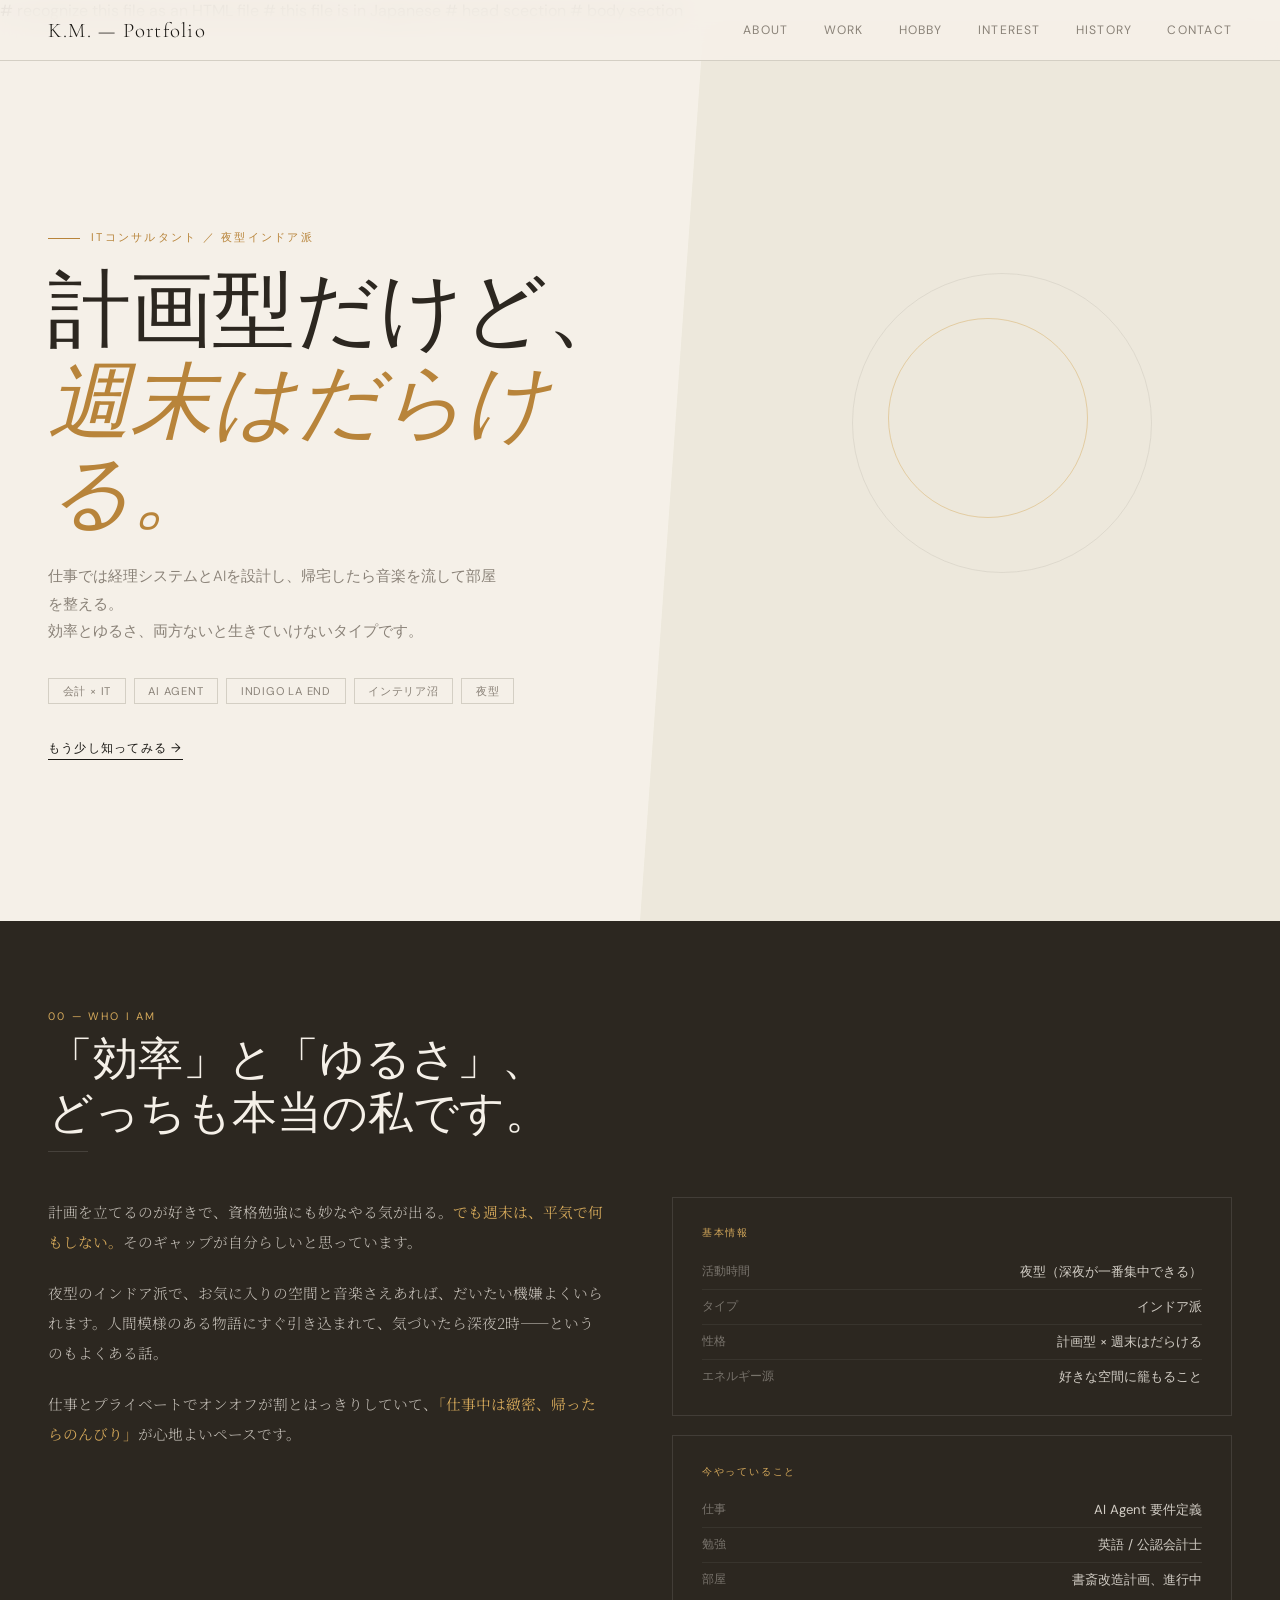
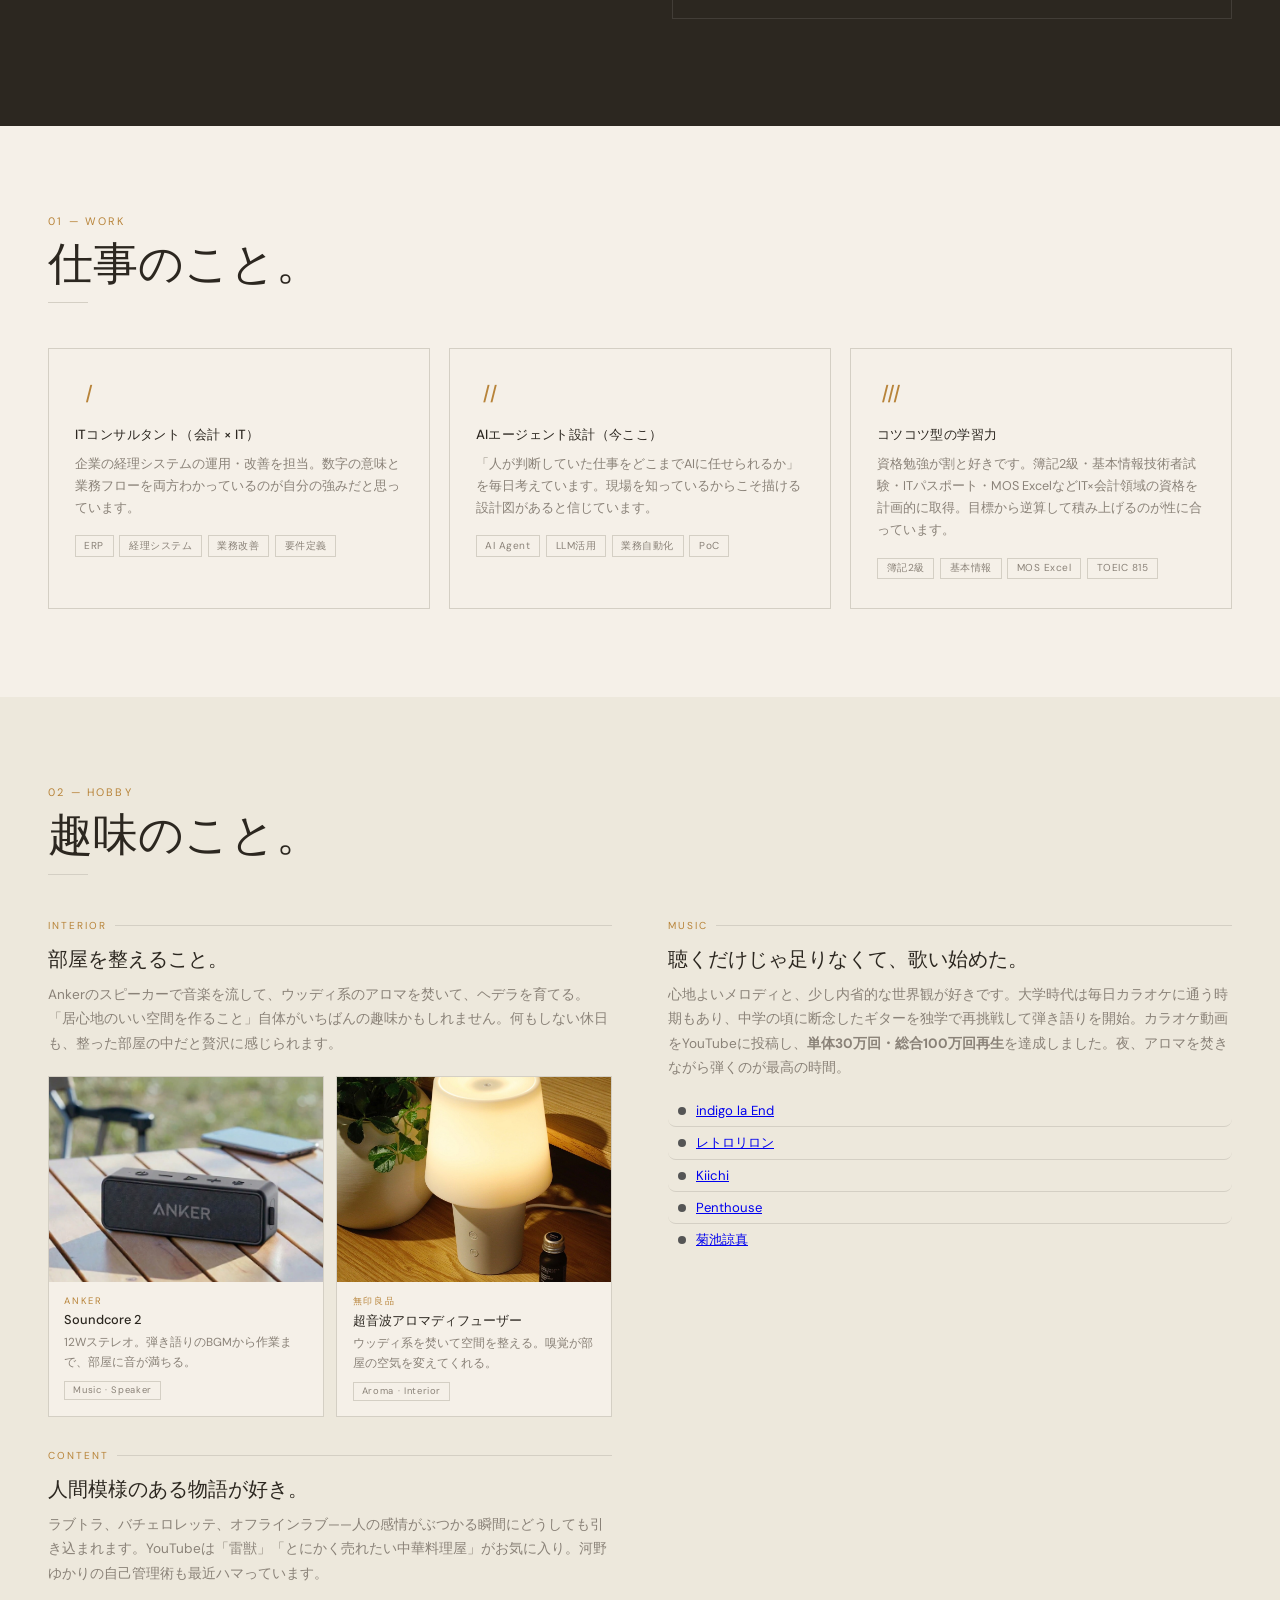
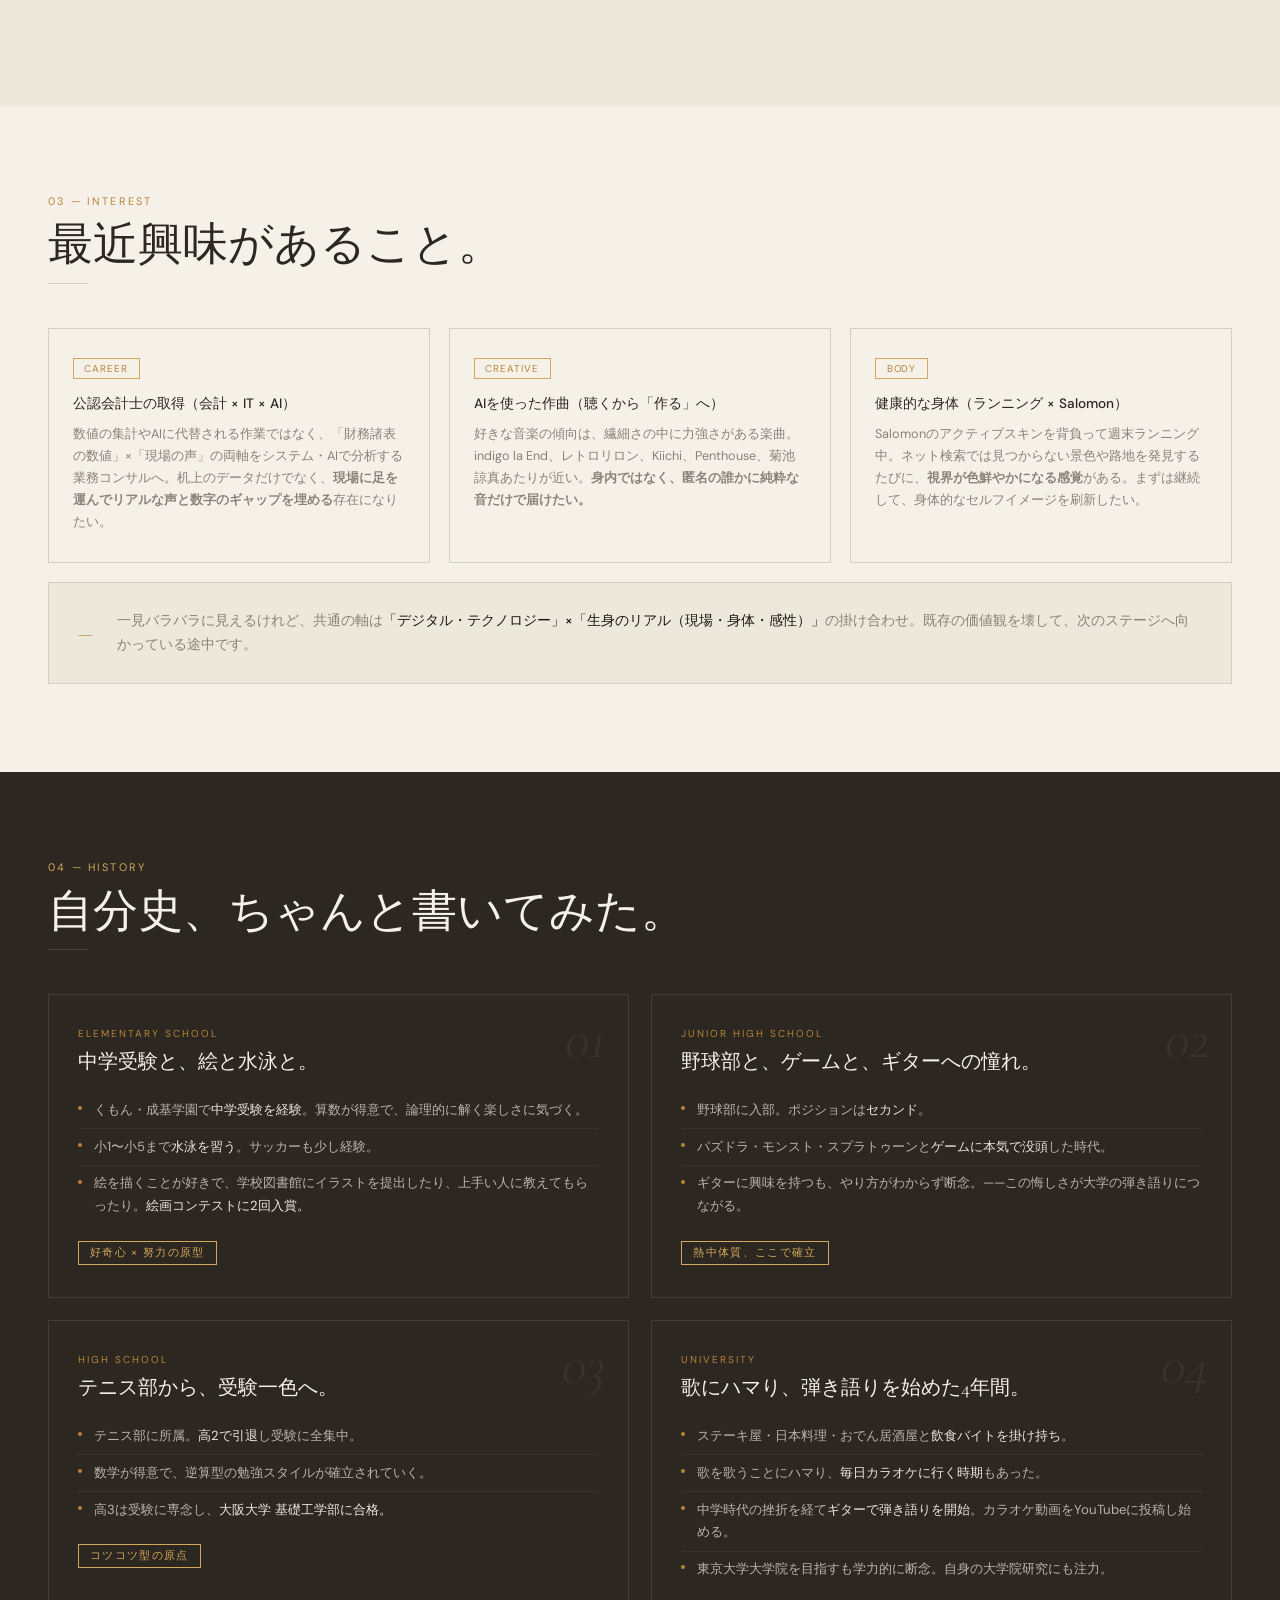
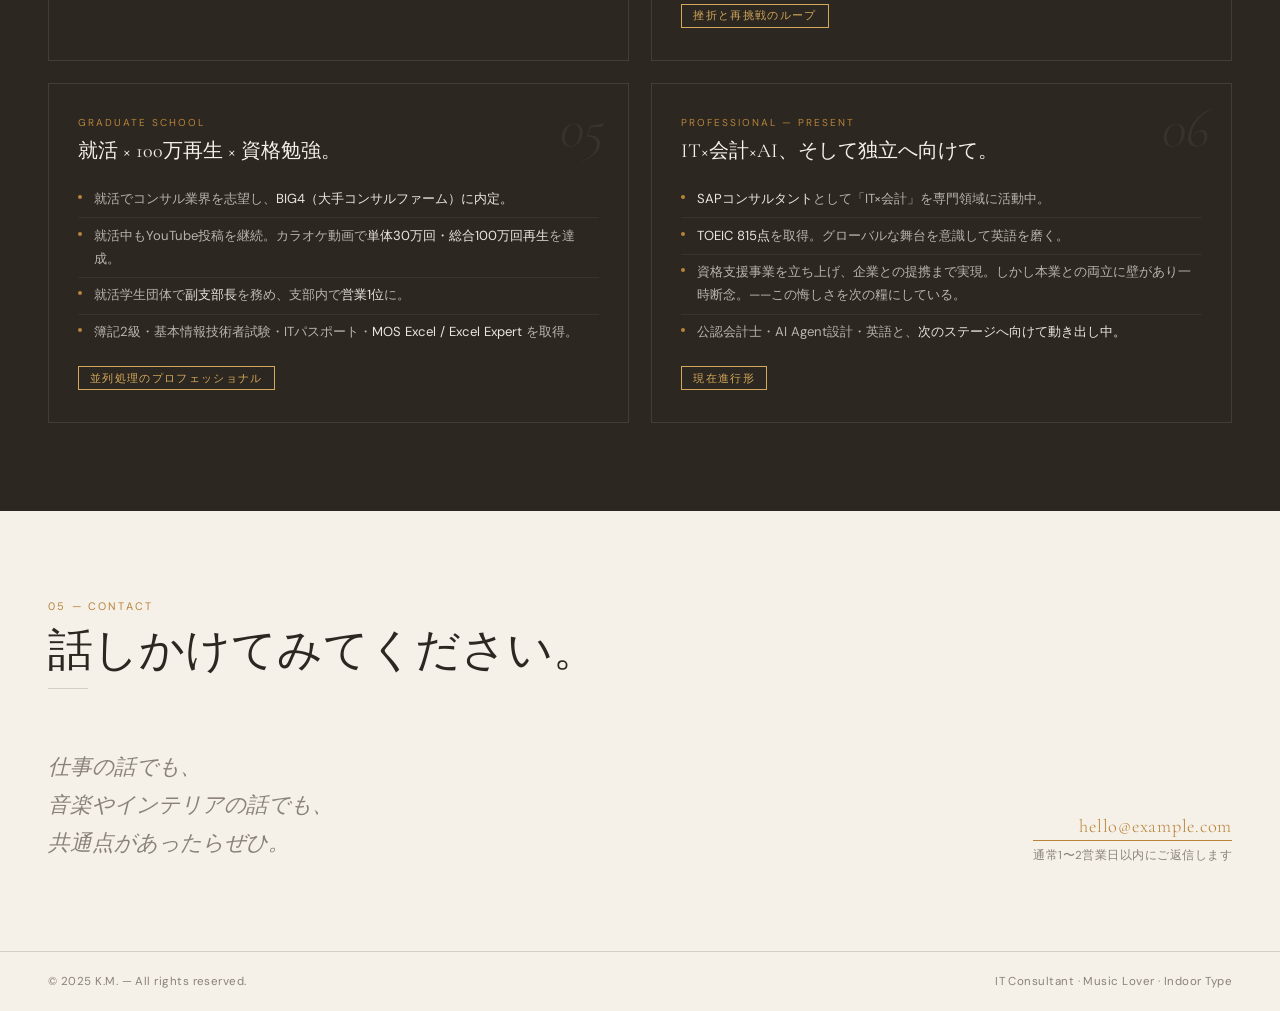
==== portfolio_v1.04.html @ a10f2b76 "v1.03" ====
# recognize this file as an HTML file
<!DOCTYPE html>
# this file is in Japanese
<html lang="ja">

# head scection
<head>
  <link rel="stylesheet" href="style.css">
</head>

# body section
<body>
<meta charset="UTF-8">
<meta name="viewport" content="width=device-width, initial-scale=1.0">
<title>K.M. — Portfolio</title>
<link rel="preconnect" href="https://fonts.googleapis.com">
<link rel="preconnect" href="https://fonts.gstatic.com" crossorigin>
<link href="https://fonts.googleapis.com/css2?family=Cormorant+Garamond:ital,wght@0,300;0,400;1,300;1,400&family=DM+Sans:wght@300;400;500&family=Noto+Serif+JP:wght@300;400&display=swap" rel="stylesheet">

<!-- オーバーレイ -->
<div class="yt-overlay" id="yt-overlay" onclick="ytClose()"></div>

<!-- パネル -->
<div class="yt-panel" id="yt-panel">
  <div class="yt-handle"></div>
  <div class="yt-header">
    <div class="yt-title">
      <svg width="22" height="16" viewBox="0 0 22 16" fill="none">
        <path d="M21.5 2.5a2.7 2.7 0 0 0-1.9-1.9C17.9.1 11 .1 11 .1S4.1.1 2.4.6A2.7 2.7 0 0 0 .5 2.5 29 29 0 0 0 0 8a29 29 0 0 0 .5 5.5 2.7 2.7 0 0 0 1.9 1.9c1.7.5 8.6.5 8.6.5s6.9 0 8.6-.5a2.7 2.7 0 0 0 1.9-1.9A29 29 0 0 0 22 8a29 29 0 0 0-.5-5.5ZM8.8 11V5l5.7 3-5.7 3Z" fill="#ff0000"/>
      </svg>
      <span id="yt-name"></span>
    </div>
    <button class="yt-close" onclick="ytClose()">✕</button>
  </div>
  <div class="yt-embed">
    <iframe id="yt-iframe" src=""
      allow="accelerometer; autoplay; clipboard-write; encrypted-media; gyroscope; picture-in-picture"
      allowfullscreen></iframe>
  </div>
  <a class="yt-chbtn" id="yt-chbtn" href="#" target="_blank" rel="noopener noreferrer">
    チャンネルを開く →
  </a>
</div>

<nav>
  <div class="nav-logo">K.M. — Portfolio</div>
  <div class="nav-links">
    <a href="#about">About</a>
    <a href="#work">Work</a>
    <a href="#hobby">Hobby</a>
    <a href="#interest">Interest</a>
    <a href="#history">History</a>
    <a href="#contact">Contact</a>
  </div>
</nav>

<!-- HERO -->
<section class="hero" id="home">
  <div class="hero-bg"></div>
  <div class="hero-ring"></div>
  <div class="hero-ring2"></div>
  <div class="hero-content">
    <div class="hero-eyebrow">ITコンサルタント ／ 夜型インドア派</div>
    <h1 class="display">計画型だけど、<br><em>週末はだらける。</em></h1>
    <p class="hero-desc">
      仕事では経理システムとAIを設計し、帰宅したら音楽を流して部屋を整える。<br>
      効率とゆるさ、両方ないと生きていけないタイプです。
    </p>
    <div class="hero-chips">
      <span class="chip">会計 × IT</span>
      <span class="chip">AI Agent</span>
      <span class="chip">indigo la End</span>
      <span class="chip">インテリア沼</span>
      <span class="chip">夜型</span>
    </div>
    <a href="#about" class="hero-cta">もう少し知ってみる →</a>
  </div>
</section>

<!-- ABOUT -->
<section class="about" id="about">
  <div class="s-label">00 — Who I am</div>
  <h2 class="s-title">「効率」と「ゆるさ」、<br>どっちも本当の私です。</h2>
  <div class="s-rule"></div>
  <div class="about-grid">
    <div class="about-prose">
      <p>計画を立てるのが好きで、資格勉強にも妙なやる気が出る。<b>でも週末は、平気で何もしない。</b>そのギャップが自分らしいと思っています。</p>
      <p>夜型のインドア派で、お気に入りの空間と音楽さえあれば、だいたい機嫌よくいられます。人間模様のある物語にすぐ引き込まれて、気づいたら深夜2時——というのもよくある話。</p>
      <p>仕事とプライベートでオンオフが割とはっきりしていて、<b>「仕事中は緻密、帰ったらのんびり」</b>が心地よいペースです。</p>
    </div>
    <div>
      <div class="kv-block">
        <div class="kv-head">基本情報</div>
        <div class="kv"><span class="k">活動時間</span><span class="v">夜型（深夜が一番集中できる）</span></div>
        <div class="kv"><span class="k">タイプ</span><span class="v">インドア派</span></div>
        <div class="kv"><span class="k">性格</span><span class="v">計画型 × 週末はだらける</span></div>
        <div class="kv"><span class="k">エネルギー源</span><span class="v">好きな空間に籠もること</span></div>
      </div>
      <div class="kv-block">
        <div class="kv-head">今やっていること</div>
        <div class="kv"><span class="k">仕事</span><span class="v">AI Agent 要件定義</span></div>
        <div class="kv"><span class="k">勉強</span><span class="v">英語 / 公認会計士</span></div>
        <div class="kv"><span class="k">部屋</span><span class="v">書斎改造計画、進行中</span></div>
      </div>
    </div>
  </div>
</section>

<!-- WORK -->
<section class="work" id="work">
  <div class="s-label">01 — Work</div>
  <h2 class="s-title">仕事のこと。</h2>
  <div class="s-rule"></div>
  <div class="work-cards">
    <div class="wcard">
      <div class="wcard-num">Ⅰ</div>
      <h3>ITコンサルタント（会計 × IT）</h3>
      <p>企業の経理システムの運用・改善を担当。数字の意味と業務フローを両方わかっているのが自分の強みだと思っています。</p>
      <div class="wcard-tags">
        <span class="wtag">ERP</span>
        <span class="wtag">経理システム</span>
        <span class="wtag">業務改善</span>
        <span class="wtag">要件定義</span>
      </div>
    </div>
    <div class="wcard">
      <div class="wcard-num">Ⅱ</div>
      <h3>AIエージェント設計（今ここ）</h3>
      <p>「人が判断していた仕事をどこまでAIに任せられるか」を毎日考えています。現場を知っているからこそ描ける設計図があると信じています。</p>
      <div class="wcard-tags">
        <span class="wtag">AI Agent</span>
        <span class="wtag">LLM活用</span>
        <span class="wtag">業務自動化</span>
        <span class="wtag">PoC</span>
      </div>
    </div>
    <div class="wcard">
      <div class="wcard-num">Ⅲ</div>
      <h3>コツコツ型の学習力</h3>
      <p>資格勉強が割と好きです。簿記2級・基本情報技術者試験・ITパスポート・MOS ExcelなどIT×会計領域の資格を計画的に取得。目標から逆算して積み上げるのが性に合っています。</p>
      <div class="wcard-tags">
        <span class="wtag">簿記2級</span>
        <span class="wtag">基本情報</span>
        <span class="wtag">MOS Excel</span>
        <span class="wtag">TOEIC 815</span>
      </div>
    </div>
  </div>
</section>

<!-- HOBBY -->
<section class="hobby" id="hobby">
  <div class="s-label">02 — Hobby</div>
  <h2 class="s-title">趣味のこと。</h2>
  <div class="s-rule"></div>
  <div class="hobby-grid">
    <div>
      <div class="hblock">
        <div class="hblock-label">Interior</div>
        <h3>部屋を整えること。</h3>
        <p>Ankerのスピーカーで音楽を流して、ウッディ系のアロマを焚いて、ヘデラを育てる。「居心地のいい空間を作ること」自体がいちばんの趣味かもしれません。何もしない休日も、整った部屋の中だと贅沢に感じられます。</p>
        <!-- ROOM ITEMS -->
        <div class="room-items">
          <div class="ritem">
            <div class="ritem-img">
              <img
                src="[data-uri]"
                alt="Anker Soundcore 2"
                onerror="this.style.display='none';this.nextElementSibling.style.display='flex';"
              />
              <div class="ritem-fallback">
                <svg width="28" height="28" viewBox="0 0 24 24" fill="none" stroke="currentColor" stroke-width="1.2"><rect x="3" y="5" width="18" height="14" rx="1"/><circle cx="12" cy="12" r="3"/></svg>
                Soundcore 2
              </div>
            </div>
            <div class="ritem-body">
              <div class="ritem-brand">Anker</div>
              <div class="ritem-name">Soundcore 2</div>
              <div class="ritem-note">12Wステレオ。弾き語りのBGMから作業まで、部屋に音が満ちる。</div>
              <span class="ritem-tag">Music · Speaker</span>
            </div>
          </div>
          <div class="ritem">
            <div class="ritem-img">
              <img
                src="[data-uri]"
                alt="無印良品 超音波アロマディフューザー"
                onerror="this.style.display='none';this.nextElementSibling.style.display='flex';"
              />
              <div class="ritem-fallback">
                <svg width="28" height="28" viewBox="0 0 24 24" fill="none" stroke="currentColor" stroke-width="1.2"><path d="M12 2C8 7 6 10 6 14a6 6 0 0012 0c0-4-2-7-6-12z"/></svg>
                アロマディフューザー
              </div>
            </div>
            <div class="ritem-body">
              <div class="ritem-brand">無印良品</div>
              <div class="ritem-name">超音波アロマディフューザー</div>
              <div class="ritem-note">ウッディ系を焚いて空間を整える。嗅覚が部屋の空気を変えてくれる。</div>
              <span class="ritem-tag">Aroma · Interior</span>
            </div>
          </div>
        </div>
      </div>
      <div class="hblock">
        <div class="hblock-label">Content</div>
        <h3>人間模様のある物語が好き。</h3>
        <p>ラブトラ、バチェロレッテ、オフラインラブ——人の感情がぶつかる瞬間にどうしても引き込まれます。YouTubeは「雷獣」「とにかく売れたい中華料理屋」がお気に入り。河野ゆかりの自己管理術も最近ハマっています。</p>
      </div>
    </div>
   <div>
  <!-- Music ブロック -->
  <div class="hblock">
    <div class="hblock-label">Music</div>
    <h3>聴くだけじゃ足りなくて、歌い始めた。</h3>
    <p>心地よいメロディと、少し内省的な世界観が好きです。大学時代は毎日カラオケに通う時期もあり、中学の頃に断念したギターを独学で再挑戦して弾き語りを開始。カラオケ動画をYouTubeに投稿し、<b>単体30万回・総合100万回再生</b>を達成しました。夜、アロマを焚きながら弾くのが最高の時間。</p>
    <div class="music-list">
      <div class="mitem">
        <span class="mdot"></span>
        <a href="https://www.youtube.com/channel/UCXKSbzihU5cu0U4qbbjB3GA" target="_blank" rel="noopener noreferrer">indigo la End</a>
      </div>
      <div class="mitem">
        <span class="mdot"></span>
        <a href="https://www.youtube.com/@retroriron" target="_blank" rel="noopener noreferrer">レトロリロン</a>
      </div>
      <div class="mitem">
        <span class="mdot"></span>
        <a href="https://www.youtube.com/@kato_seigoro" target="_blank" rel="noopener noreferrer">Kiichi</a>
      </div>
      <div class="mitem">
        <span class="mdot"></span>
        <a href="https://www.youtube.com/c/Penthouse_tokyo" target="_blank" rel="noopener noreferrer">Penthouse</a>
      </div>
      <div class="mitem">
        <span class="mdot"></span>
        <a href="https://www.youtube.com/@vivanzedenjp" target="_blank" rel="noopener noreferrer">菊池諒真</a>
      </div>
    </div>
  </div>
</section>

<script>
  function ytOpen(el) {
    const { name, video, playlist, url } = el.dataset;
    const src = video
      ? `https://www.youtube.com/embed/${video}?autoplay=1&rel=0`
      : `https://www.youtube.com/embed/videoseries?list=${playlist}&autoplay=1`;
    document.getElementById('yt-name').textContent = name;
    document.getElementById('yt-iframe').src = src;
    document.getElementById('yt-chbtn').href = url;
    document.getElementById('yt-overlay').classList.add('open');
    document.getElementById('yt-panel').classList.add('open');
    document.body.style.overflow = 'hidden';
  }

  function ytClose() {
    document.getElementById('yt-overlay').classList.remove('open');
    document.getElementById('yt-panel').classList.remove('open');
    document.getElementById('yt-iframe').src = '';
    document.body.style.overflow = '';
  }

  document.addEventListener('keydown', e => {
    if (e.key === 'Escape') ytClose();
  });
</script>

<!-- INTEREST -->
<section class="interest" id="interest">
  <div class="s-label">03 — Interest</div>
  <h2 class="s-title">最近興味があること。</h2>
  <div class="s-rule"></div>
  <div class="interest-grid">
    <div class="icard">
      <span class="icard-badge">Career</span>
      <h3>公認会計士の取得（会計 × IT × AI）</h3>
      <p>数値の集計やAIに代替される作業ではなく、「財務諸表の数値」×「現場の声」の両軸をシステム・AIで分析する業務コンサルへ。机上のデータだけでなく、<b>現場に足を運んでリアルな声と数字のギャップを埋める</b>存在になりたい。</p>
    </div>
    <div class="icard">
      <span class="icard-badge">Creative</span>
      <h3>AIを使った作曲（聴くから「作る」へ）</h3>
      <p>好きな音楽の傾向は、繊細さの中に力強さがある楽曲。indigo la End、レトロリロン、Kiichi、Penthouse、菊池諒真あたりが近い。<b>身内ではなく、匿名の誰かに純粋な音だけで届けたい。</b></p>
    </div>
    <div class="icard">
      <span class="icard-badge">Body</span>
      <h3>健康的な身体（ランニング × Salomon）</h3>
      <p>Salomonのアクティブスキンを背負って週末ランニング中。ネット検索では見つからない景色や路地を発見するたびに、<b>視界が色鮮やかになる感覚</b>がある。まずは継続して、身体的なセルフイメージを刷新したい。</p>
    </div>
  </div>
  <div class="interest-note">
    <div class="interest-note-icon" style="font-size:1.1rem;font-style:normal;">—</div>
    <p>一見バラバラに見えるけれど、共通の軸は<b>「デジタル・テクノロジー」×「生身のリアル（現場・身体・感性）」</b>の掛け合わせ。既存の価値観を壊して、次のステージへ向かっている途中です。</p>
  </div>
</section>

<!-- HISTORY -->
<section class="history" id="history">
  <div class="s-label">04 — History</div>
  <h2 class="s-title">自分史、ちゃんと書いてみた。</h2>
  <div class="s-rule"></div>
  <div class="era-grid">

    <!-- 小学校 -->
    <div class="era-card">
      <div class="era-num">01</div>
      <div class="era-period">Elementary School</div>
      <div class="era-title">中学受験と、絵と水泳と。</div>
      <ul class="era-items">
        <li>くもん・成基学園で<b>中学受験を経験</b>。算数が得意で、論理的に解く楽しさに気づく。</li>
        <li>小1〜小5まで<b>水泳を習う</b>。サッカーも少し経験。</li>
        <li>絵を描くことが好きで、学校図書館にイラストを提出したり、上手い人に教えてもらったり。<b>絵画コンテストに2回入賞。</b></li>
      </ul>
      <span class="era-highlight">好奇心 × 努力の原型</span>
    </div>

    <!-- 中学校 -->
    <div class="era-card">
      <div class="era-num">02</div>
      <div class="era-period">Junior High School</div>
      <div class="era-title">野球部と、ゲームと、ギターへの憧れ。</div>
      <ul class="era-items">
        <li>野球部に入部。ポジションは<b>セカンド</b>。</li>
        <li>パズドラ・モンスト・スプラトゥーンと<b>ゲームに本気で没頭</b>した時代。</li>
        <li>ギターに興味を持つも、やり方がわからず断念。——この悔しさが大学の弾き語りにつながる。</li>
      </ul>
      <span class="era-highlight">熱中体質、ここで確立</span>
    </div>

    <!-- 高校 -->
    <div class="era-card">
      <div class="era-num">03</div>
      <div class="era-period">High School</div>
      <div class="era-title">テニス部から、受験一色へ。</div>
      <ul class="era-items">
        <li>テニス部に所属。<b>高2で引退</b>し受験に全集中。</li>
        <li>数学が得意で、逆算型の勉強スタイルが確立されていく。</li>
        <li>高3は受験に専念し、<b>大阪大学 基礎工学部に合格。</b></li>
      </ul>
      <span class="era-highlight">コツコツ型の原点</span>
    </div>

    <!-- 大学 -->
    <div class="era-card">
      <div class="era-num">04</div>
      <div class="era-period">University</div>
      <div class="era-title">歌にハマり、弾き語りを始めた4年間。</div>
      <ul class="era-items">
        <li>ステーキ屋・日本料理・おでん居酒屋と<b>飲食バイトを掛け持ち</b>。</li>
        <li>歌を歌うことにハマり、<b>毎日カラオケに行く時期</b>もあった。</li>
        <li>中学時代の挫折を経て<b>ギターで弾き語りを開始</b>。カラオケ動画をYouTubeに投稿し始める。</li>
        <li>東京大学大学院を目指すも学力的に断念。自身の大学院研究にも注力。</li>
      </ul>
      <span class="era-highlight">挫折と再挑戦のループ</span>
    </div>

    <!-- 大学院 -->
    <div class="era-card">
      <div class="era-num">05</div>
      <div class="era-period">Graduate School</div>
      <div class="era-title">就活 × 100万再生 × 資格勉強。</div>
      <ul class="era-items">
        <li>就活でコンサル業界を志望し、<b>BIG4（大手コンサルファーム）に内定。</b></li>
        <li>就活中もYouTube投稿を継続。カラオケ動画で<b>単体30万回・総合100万回再生</b>を達成。</li>
        <li>就活学生団体で<b>副支部長</b>を務め、支部内で<b>営業1位</b>に。</li>
        <li>簿記2級・基本情報技術者試験・ITパスポート・<b>MOS Excel / Excel Expert</b> を取得。</li>
      </ul>
      <span class="era-highlight">並列処理のプロフェッショナル</span>
    </div>

    <!-- 社会人 -->
    <div class="era-card">
      <div class="era-num">06</div>
      <div class="era-period">Professional — Present</div>
      <div class="era-title">IT×会計×AI、そして独立へ向けて。</div>
      <ul class="era-items">
        <li><b>SAPコンサルタント</b>として「IT×会計」を専門領域に活動中。</li>
        <li><b>TOEIC 815点</b>を取得。グローバルな舞台を意識して英語を磨く。</li>
        <li>資格支援事業を立ち上げ、企業との提携まで実現。しかし本業との両立に壁があり一時断念。——この悔しさを次の糧にしている。</li>
        <li>公認会計士・AI Agent設計・英語と、<b>次のステージへ向けて動き出し中。</b></li>
      </ul>
      <span class="era-highlight">現在進行形</span>
    </div>

  </div>
</section>

<!-- CONTACT -->
<section class="contact" id="contact">
  <div class="s-label">05 — Contact</div>
  <h2 class="s-title">話しかけてみてください。</h2>
  <div class="s-rule"></div>
  <div class="contact-inner">
    <div class="contact-left">
      <p class="contact-quote">
        仕事の話でも、<br>
        音楽やインテリアの話でも、<br>
        共通点があったらぜひ。
      </p>
    </div>
    <div class="contact-right">
      <a href="mailto:hello@example.com" class="contact-mail">hello@example.com</a>
      <p class="contact-note">通常1〜2営業日以内にご返信します</p>
    </div>
  </div>
</section>

<footer>
  <p>© 2025 K.M. — All rights reserved.</p>
  <p>IT Consultant · Music Lover · Indoor Type</p>
</footer>

</body>
</html>
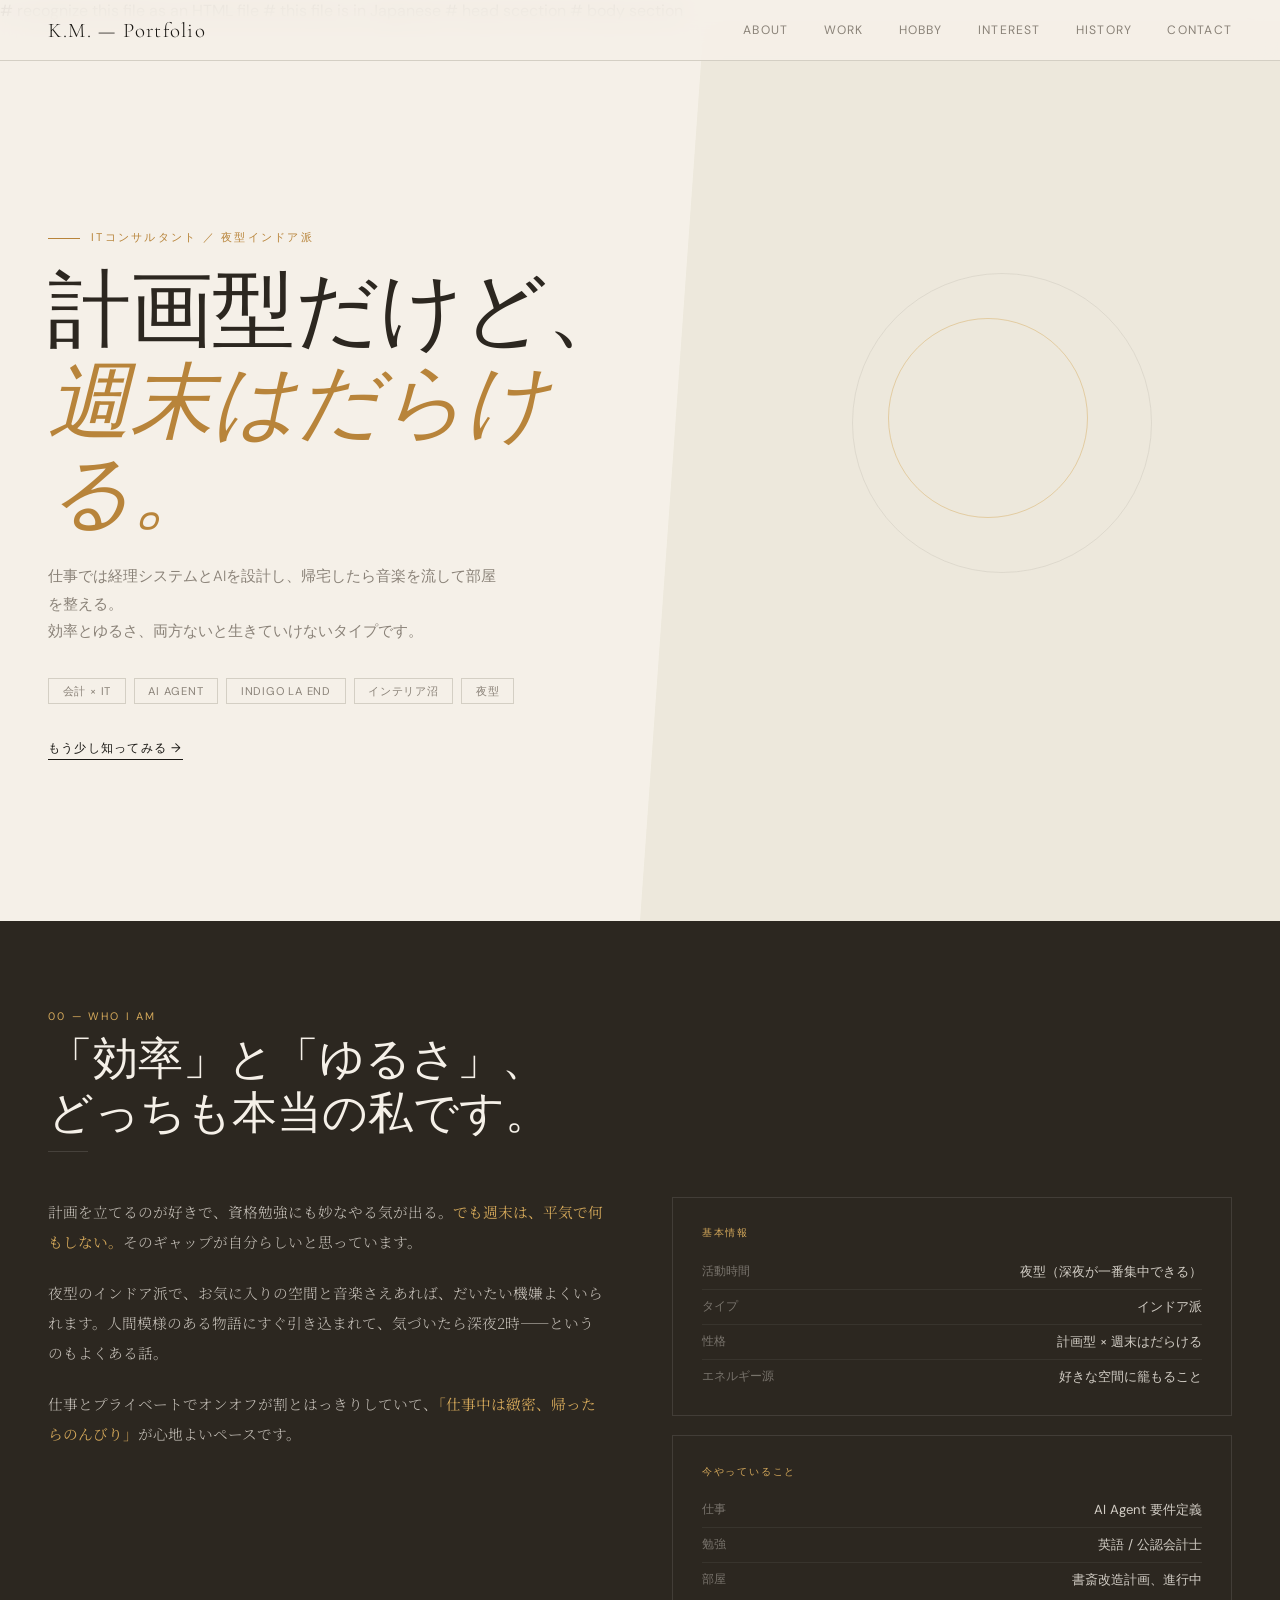
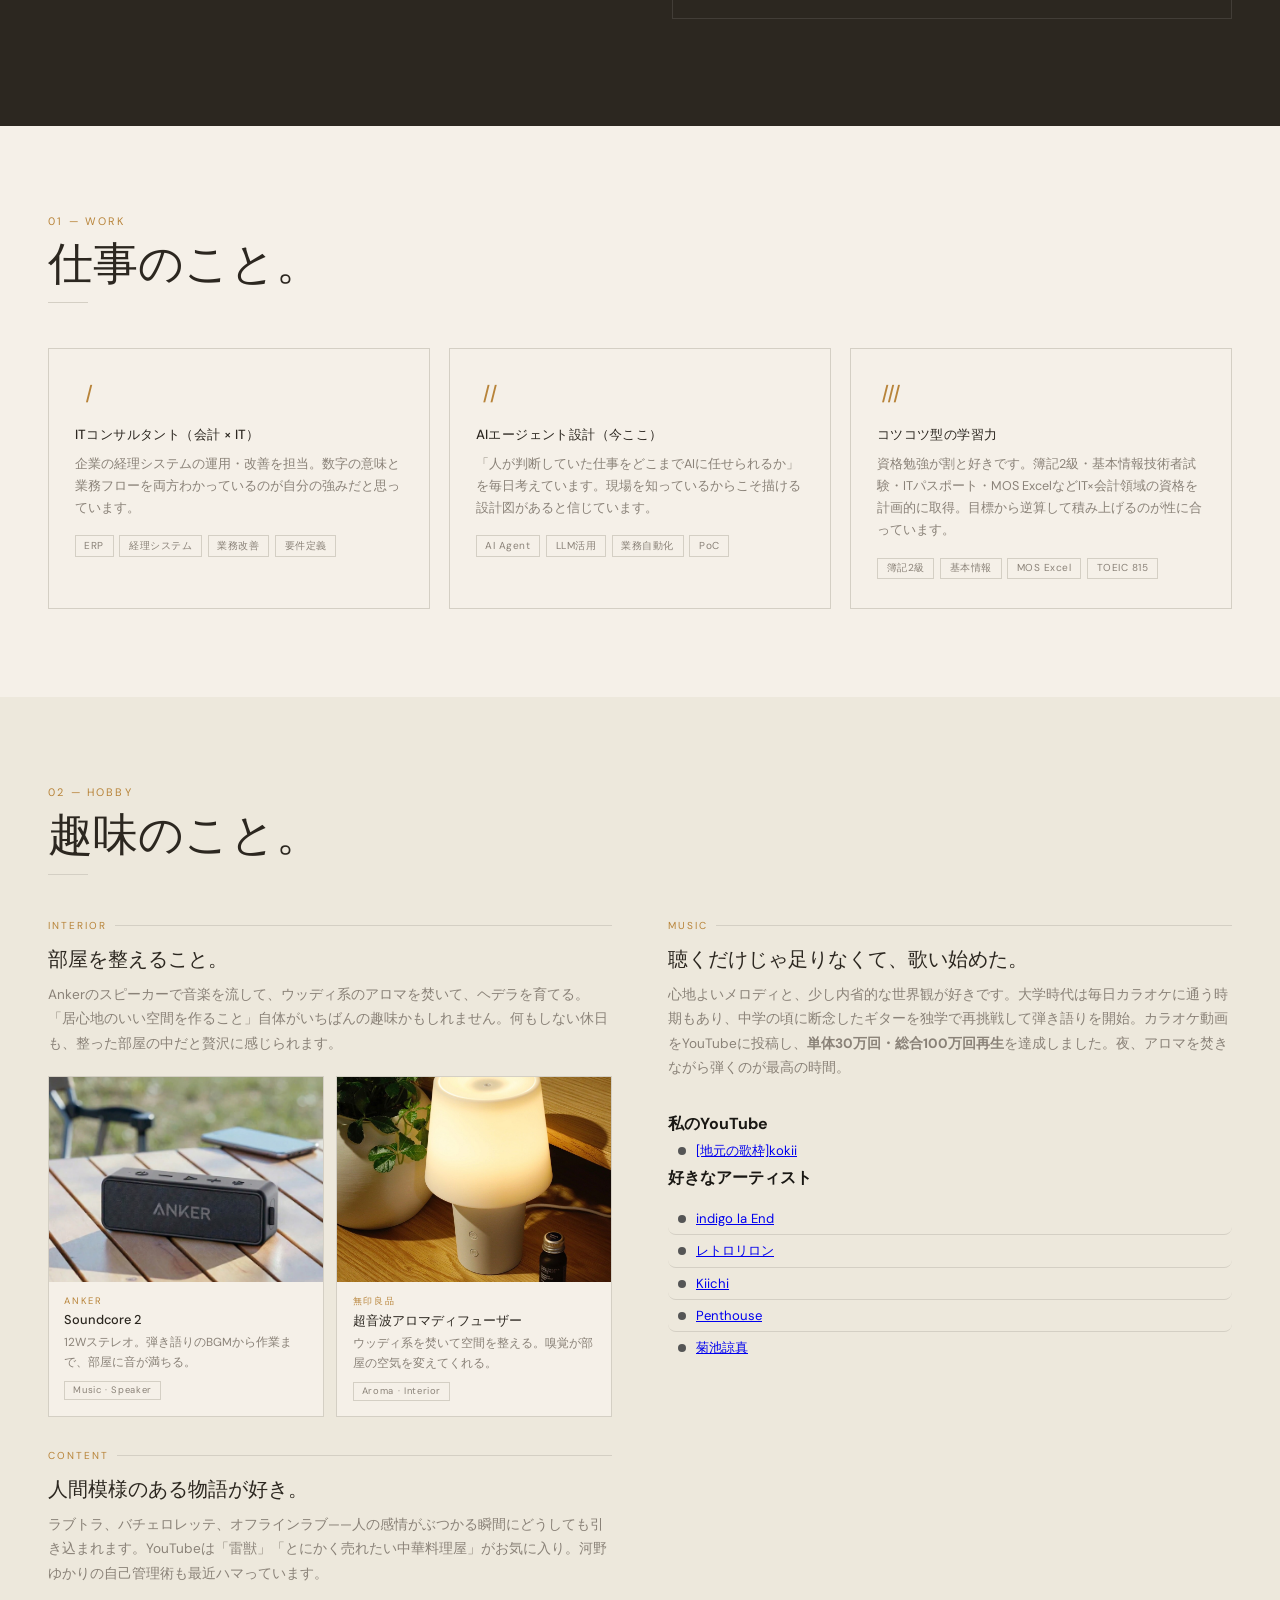
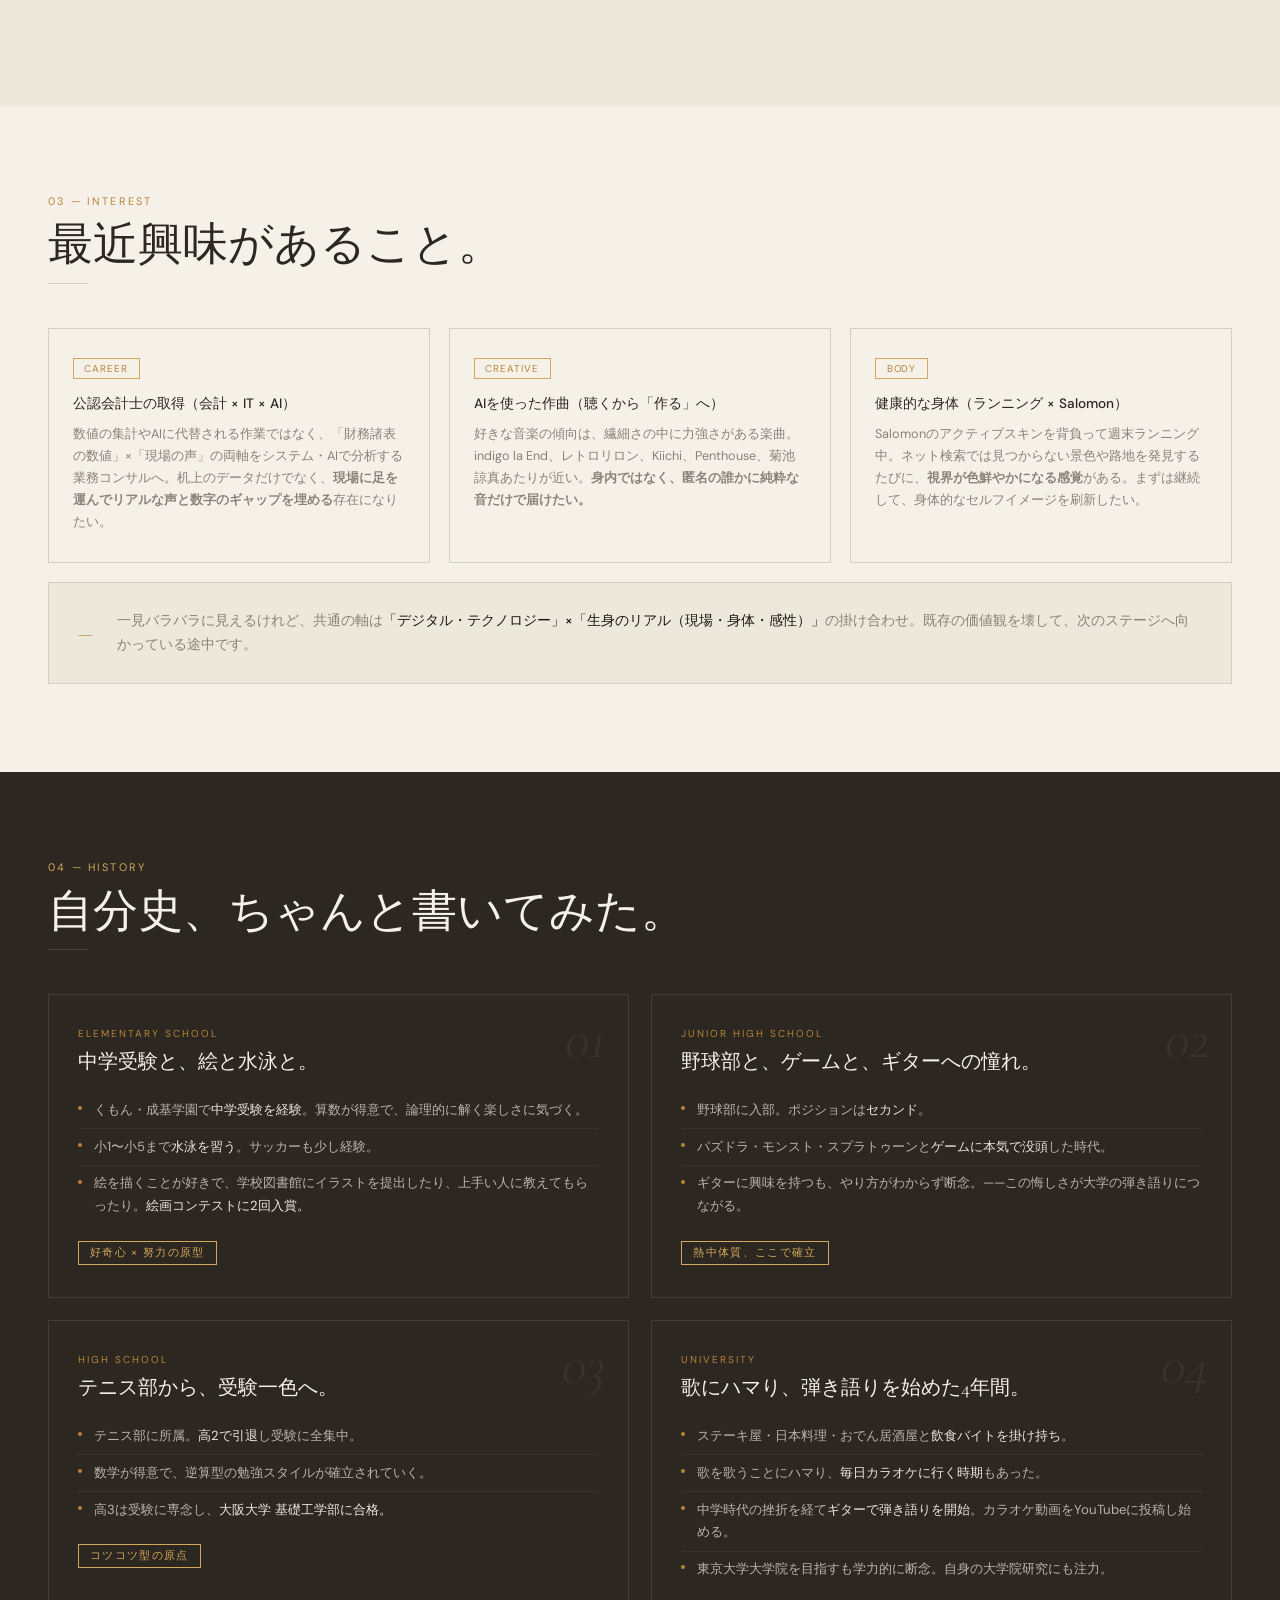
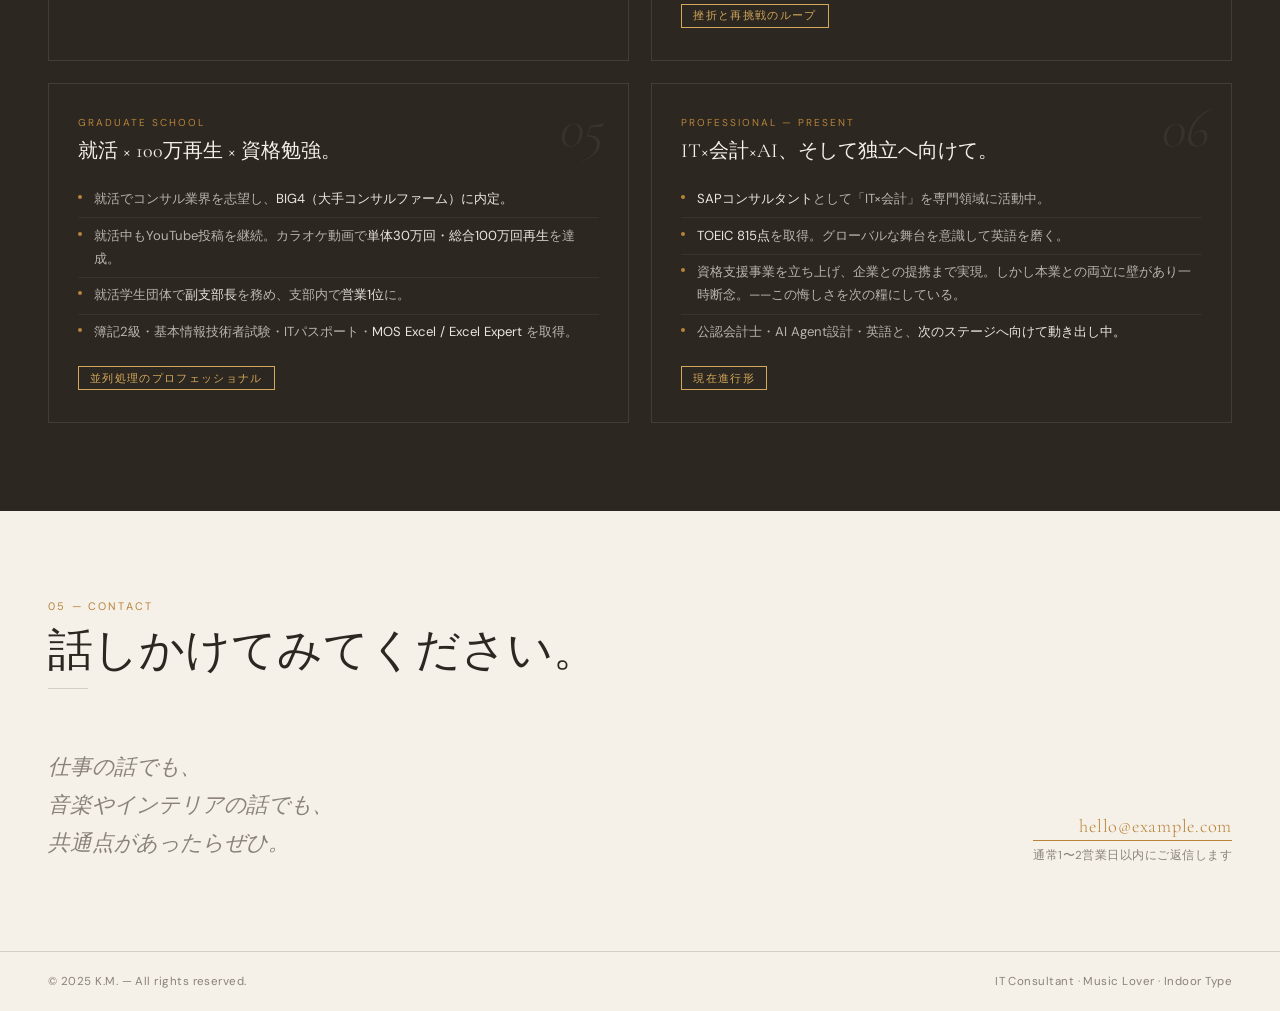
==== commit cb1d4c17: "v1.04" ====
--- a/portfolio_v1.04.html
+++ b/portfolio_v1.04.html
@@ -209,31 +209,43 @@
     </div>
    <div>
   <!-- Music ブロック -->
-  <div class="hblock">
+ <div class="hblock">
     <div class="hblock-label">Music</div>
     <h3>聴くだけじゃ足りなくて、歌い始めた。</h3>
     <p>心地よいメロディと、少し内省的な世界観が好きです。大学時代は毎日カラオケに通う時期もあり、中学の頃に断念したギターを独学で再挑戦して弾き語りを開始。カラオケ動画をYouTubeに投稿し、<b>単体30万回・総合100万回再生</b>を達成しました。夜、アロマを焚きながら弾くのが最高の時間。</p>
+</div>
+
+<div class="my-youtube">
+    <h4>私のYouTube</h4>
+    <div class="mitem">
+        <span class="mdot"></span>
+        <a href="https://www.youtube.com/@kokii_music" target="_blank" rel="noopener noreferrer">[地元の歌枠]kokii</a>
+    </div>
+</div>
+
+<div class="favorite-artists">
+    <h4>好きなアーティスト</h4>
     <div class="music-list">
-      <div class="mitem">
-        <span class="mdot"></span>
-        <a href="https://www.youtube.com/channel/UCXKSbzihU5cu0U4qbbjB3GA" target="_blank" rel="noopener noreferrer">indigo la End</a>
-      </div>
-      <div class="mitem">
-        <span class="mdot"></span>
-        <a href="https://www.youtube.com/@retroriron" target="_blank" rel="noopener noreferrer">レトロリロン</a>
-      </div>
-      <div class="mitem">
-        <span class="mdot"></span>
-        <a href="https://www.youtube.com/@kato_seigoro" target="_blank" rel="noopener noreferrer">Kiichi</a>
-      </div>
-      <div class="mitem">
-        <span class="mdot"></span>
-        <a href="https://www.youtube.com/c/Penthouse_tokyo" target="_blank" rel="noopener noreferrer">Penthouse</a>
-      </div>
-      <div class="mitem">
-        <span class="mdot"></span>
-        <a href="https://www.youtube.com/@vivanzedenjp" target="_blank" rel="noopener noreferrer">菊池諒真</a>
-      </div>
+        <div class="mitem">
+            <span class="mdot"></span>
+            <a href="https://www.youtube.com/channel/UCXKSbzihU5cu0U4qbbjB3GA" target="_blank" rel="noopener noreferrer">indigo la End</a>
+        </div>
+        <div class="mitem">
+            <span class="mdot"></span>
+            <a href="https://www.youtube.com/@retroriron" target="_blank" rel="noopener noreferrer">レトロリロン</a>
+        </div>
+        <div class="mitem">
+            <span class="mdot"></span>
+            <a href="https://www.youtube.com/@kato_seigoro" target="_blank" rel="noopener noreferrer">Kiichi</a>
+        </div>
+        <div class="mitem">
+            <span class="mdot"></span>
+            <a href="https://www.youtube.com/c/Penthouse_tokyo" target="_blank" rel="noopener noreferrer">Penthouse</a>
+        </div>
+        <div class="mitem">
+            <span class="mdot"></span>
+            <a href="https://www.youtube.com/@vivanzedenjp" target="_blank" rel="noopener noreferrer">菊池諒真</a>
+        </div>
     </div>
   </div>
 </section>
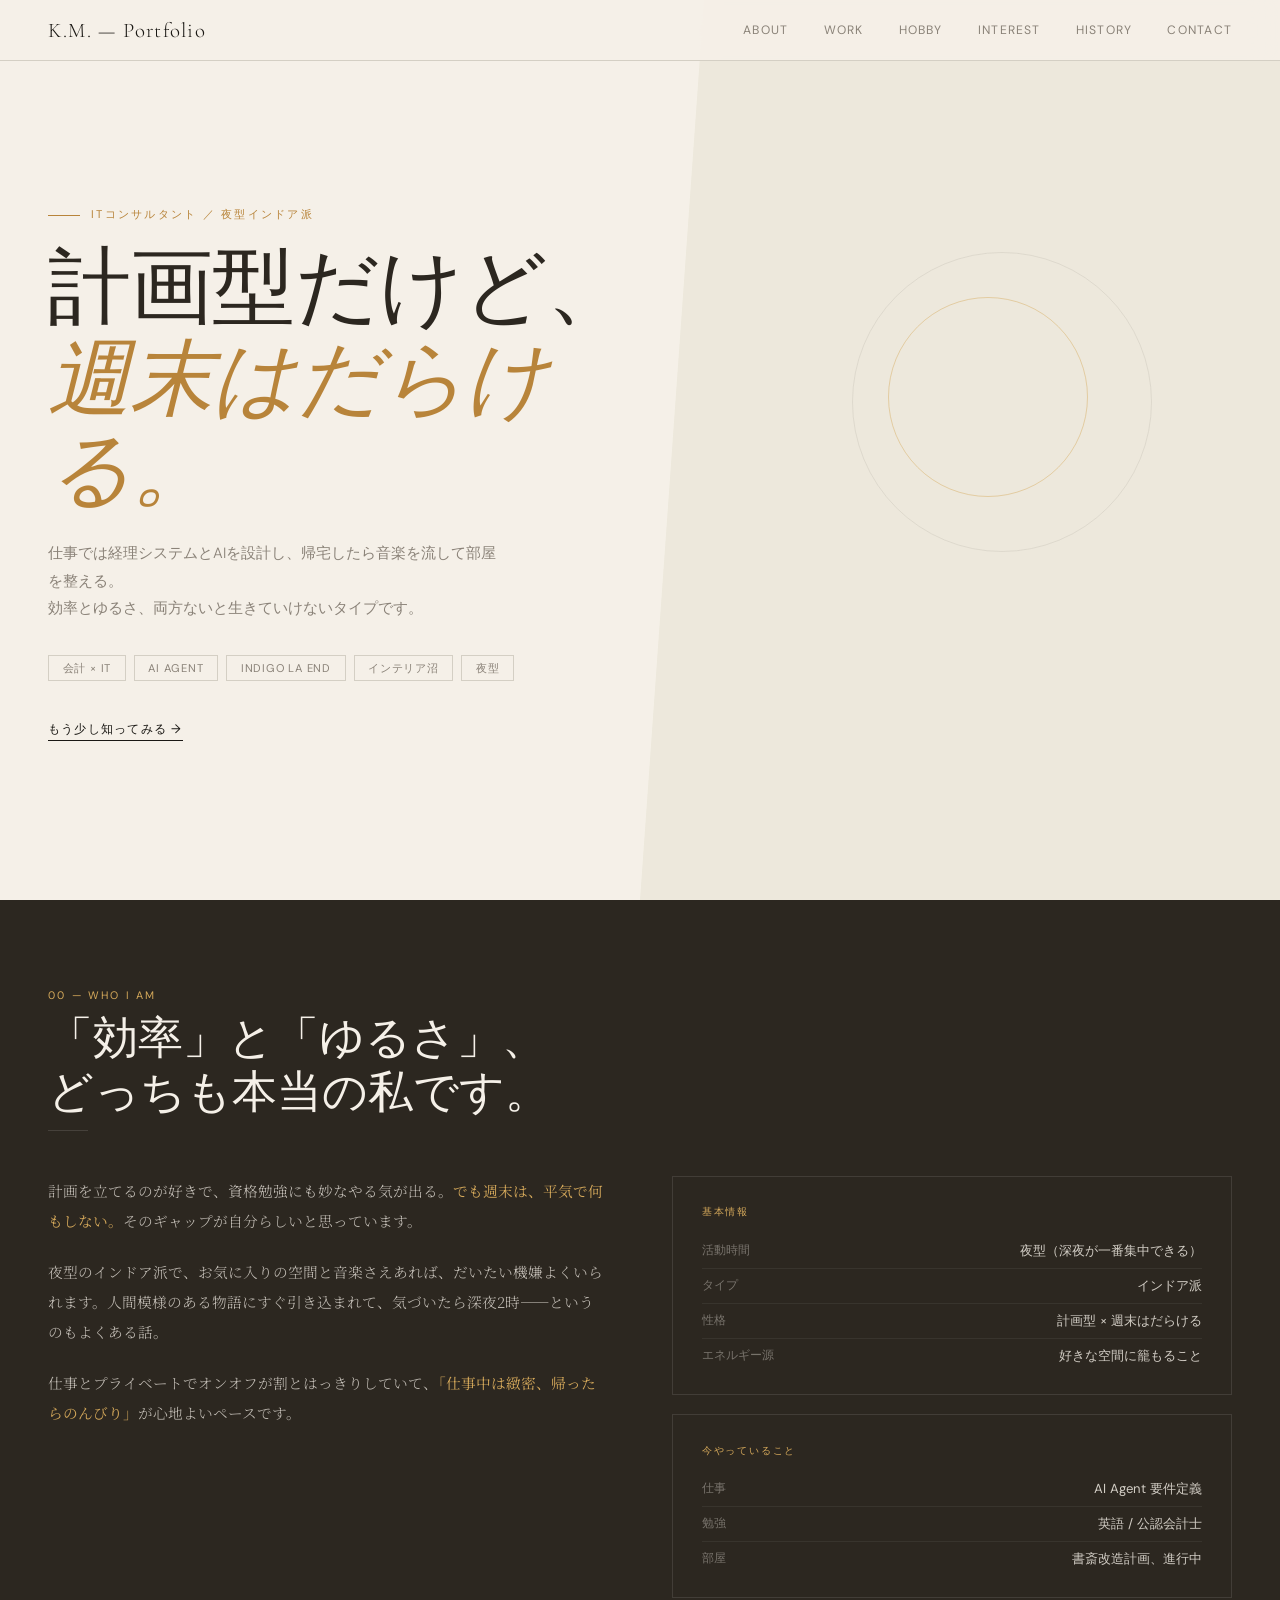
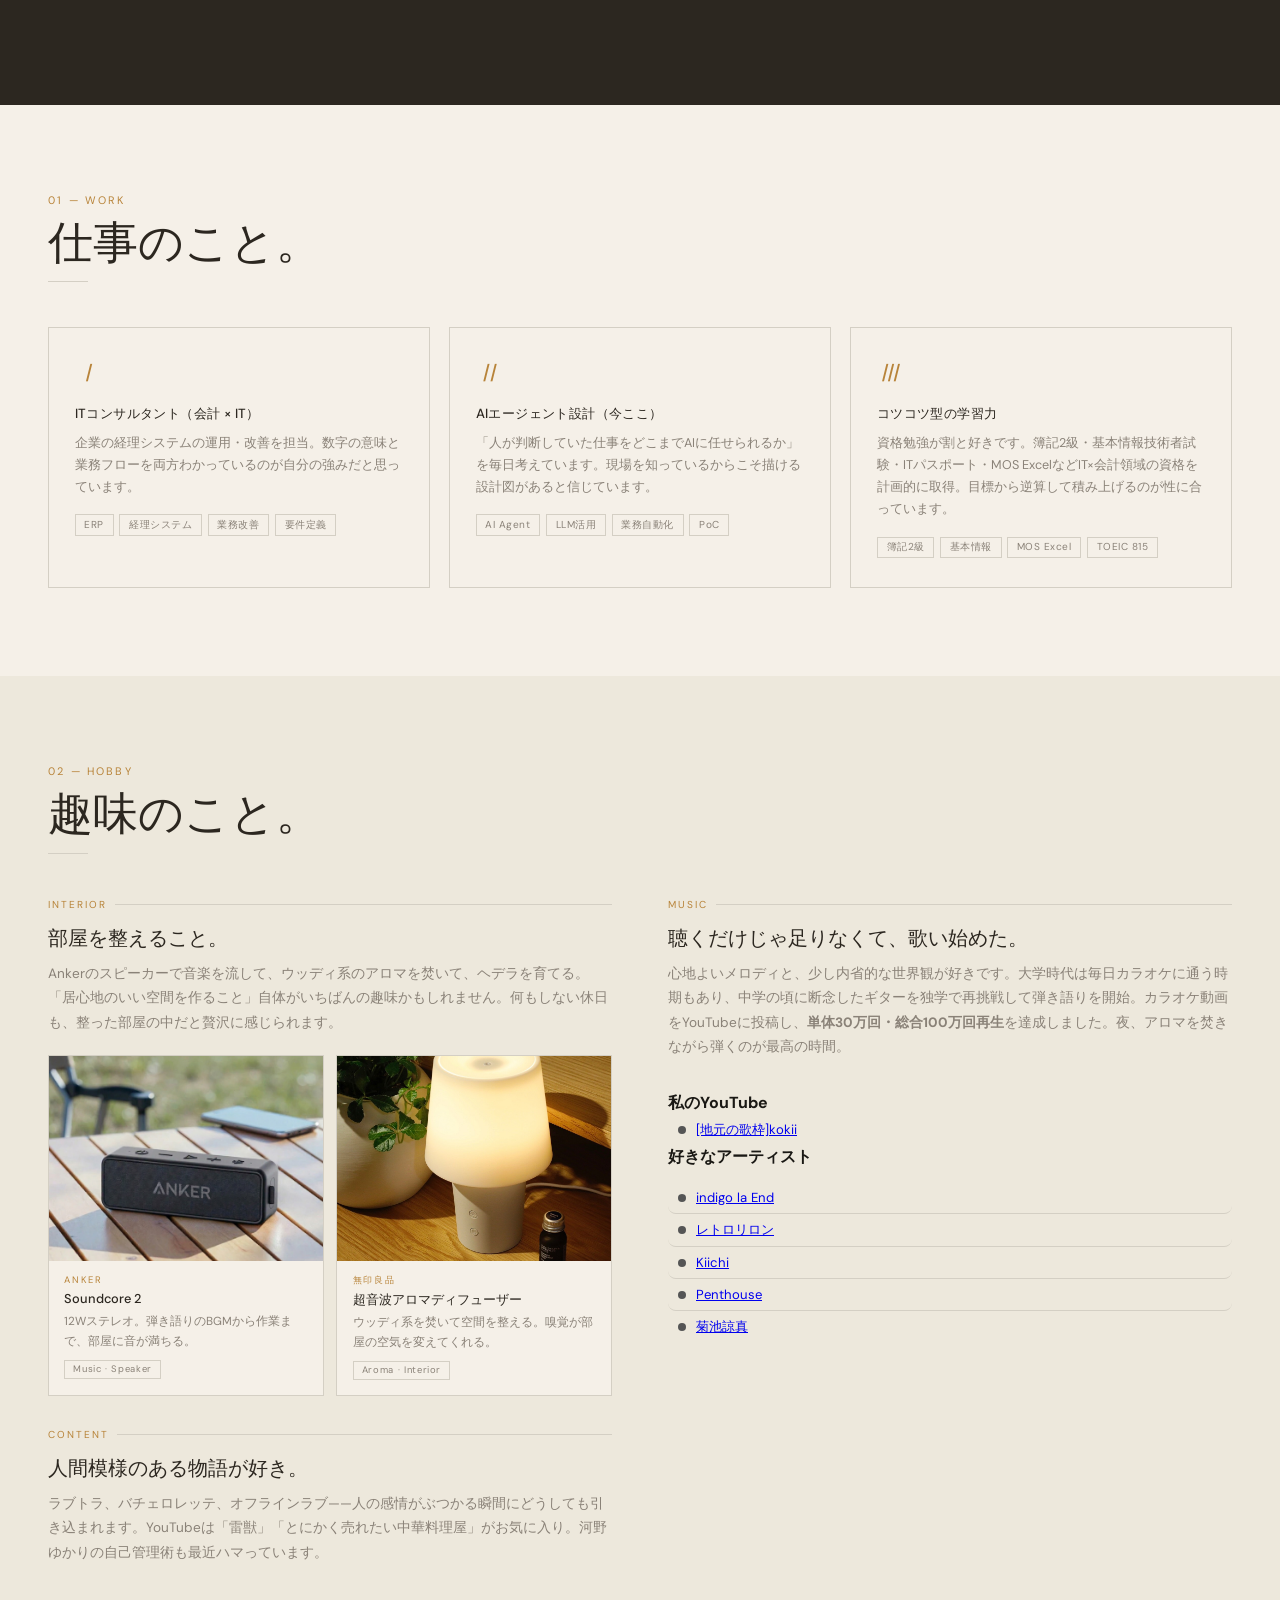
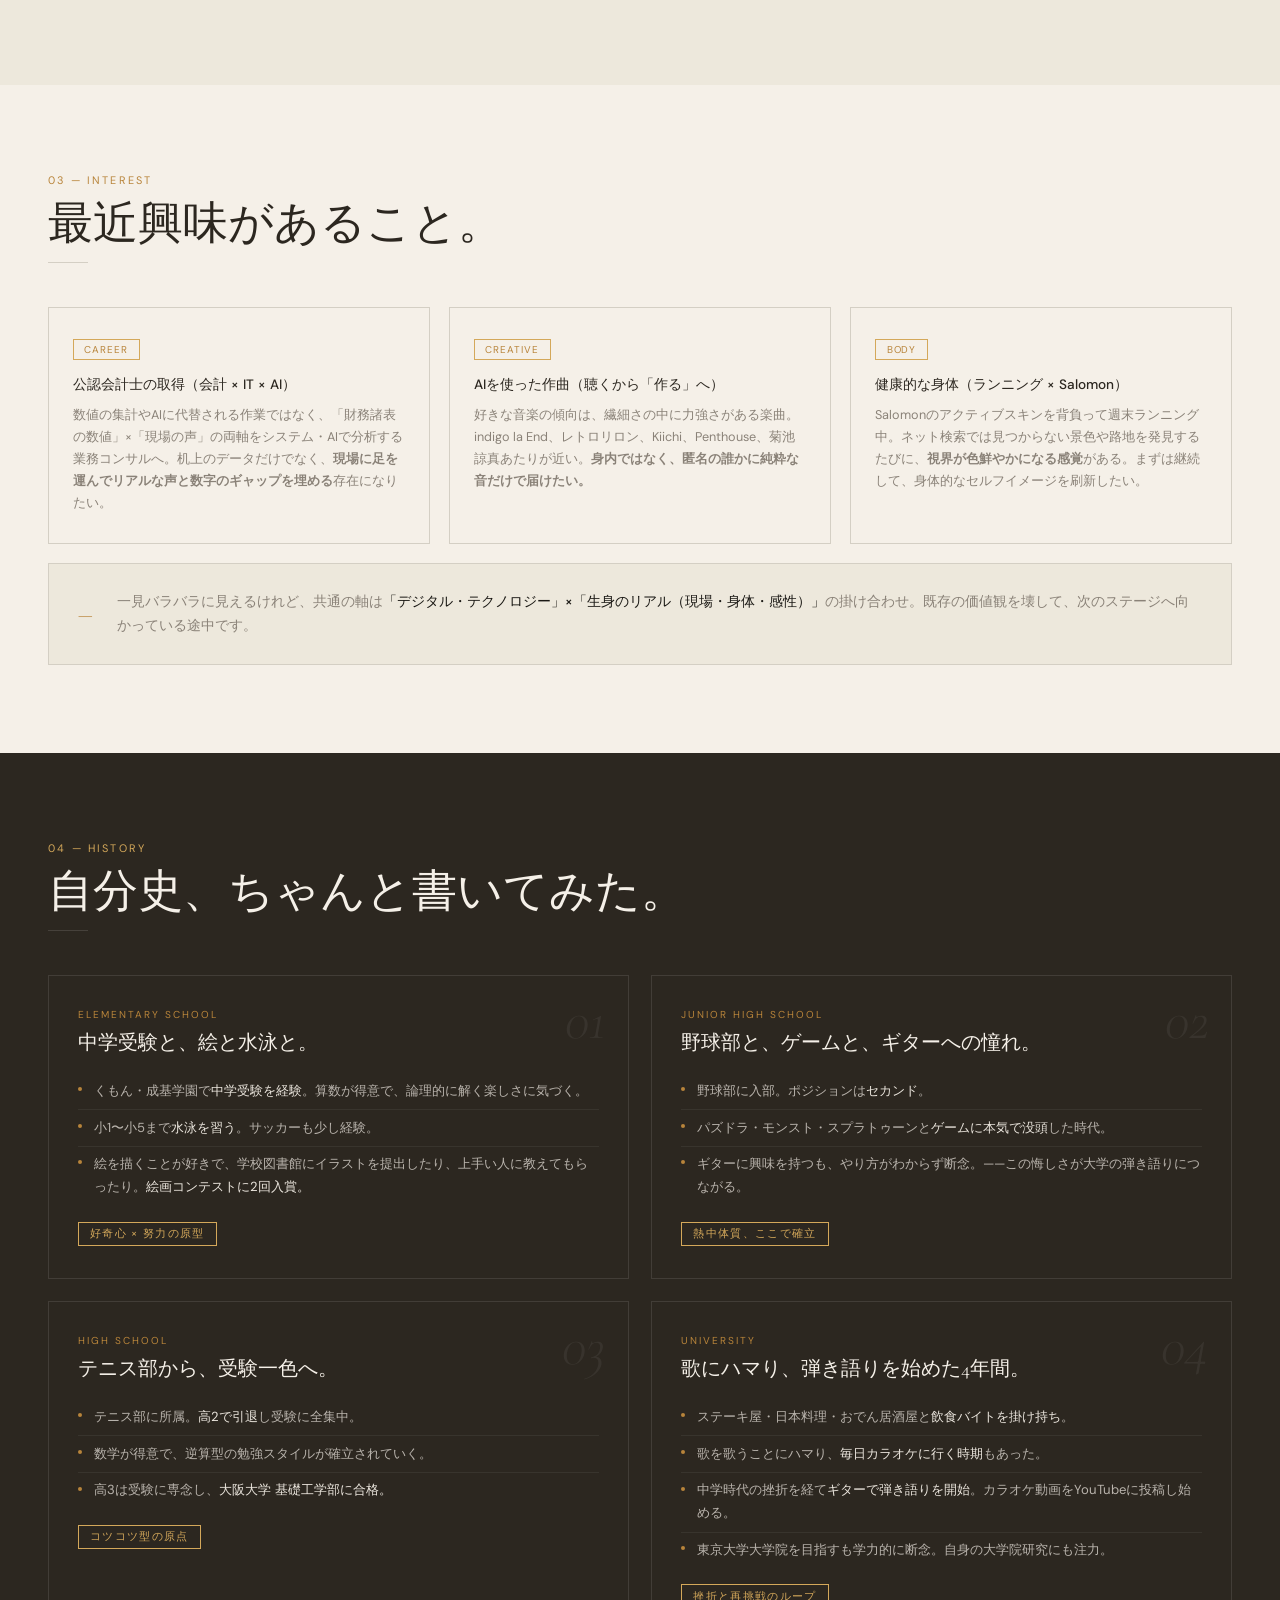
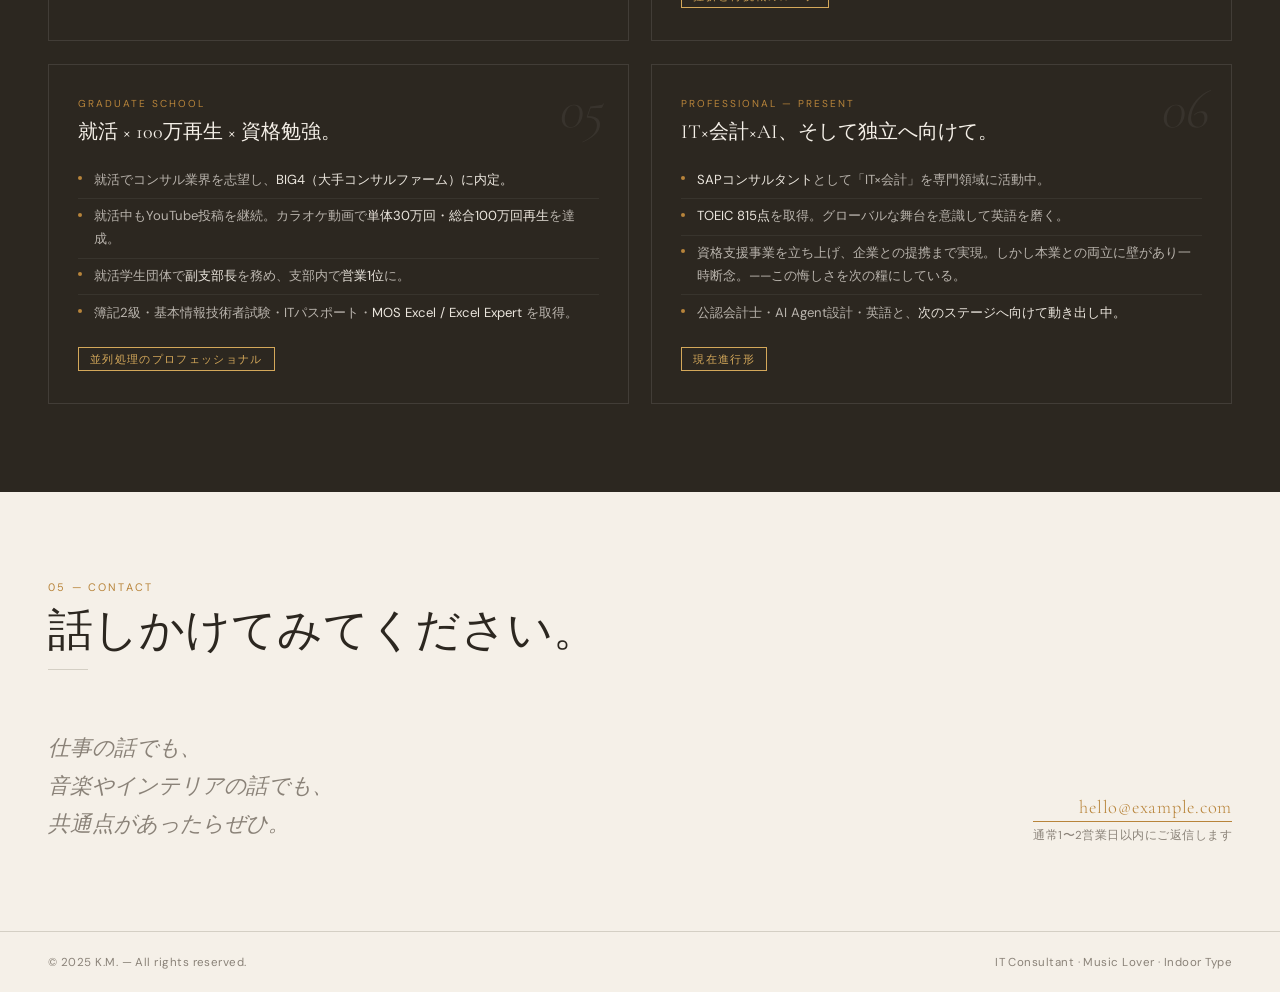
==== commit 47da3280: "v1.0.5" ====
--- a/portfolio_v1.04.html
+++ b/portfolio_v1.04.html
@@ -1,14 +1,12 @@
-# recognize this file as an HTML file
+<!-- # recognize this file as an HTML file -->
 <!DOCTYPE html>
-# this file is in Japanese
+<!-- # this file is in Japanese -->
 <html lang="ja">
-
-# head scection
+<!-- # head section -->
 <head>
   <link rel="stylesheet" href="style.css">
 </head>
-
-# body section
+<!-- # body section -->
 <body>
 <meta charset="UTF-8">
 <meta name="viewport" content="width=device-width, initial-scale=1.0">
